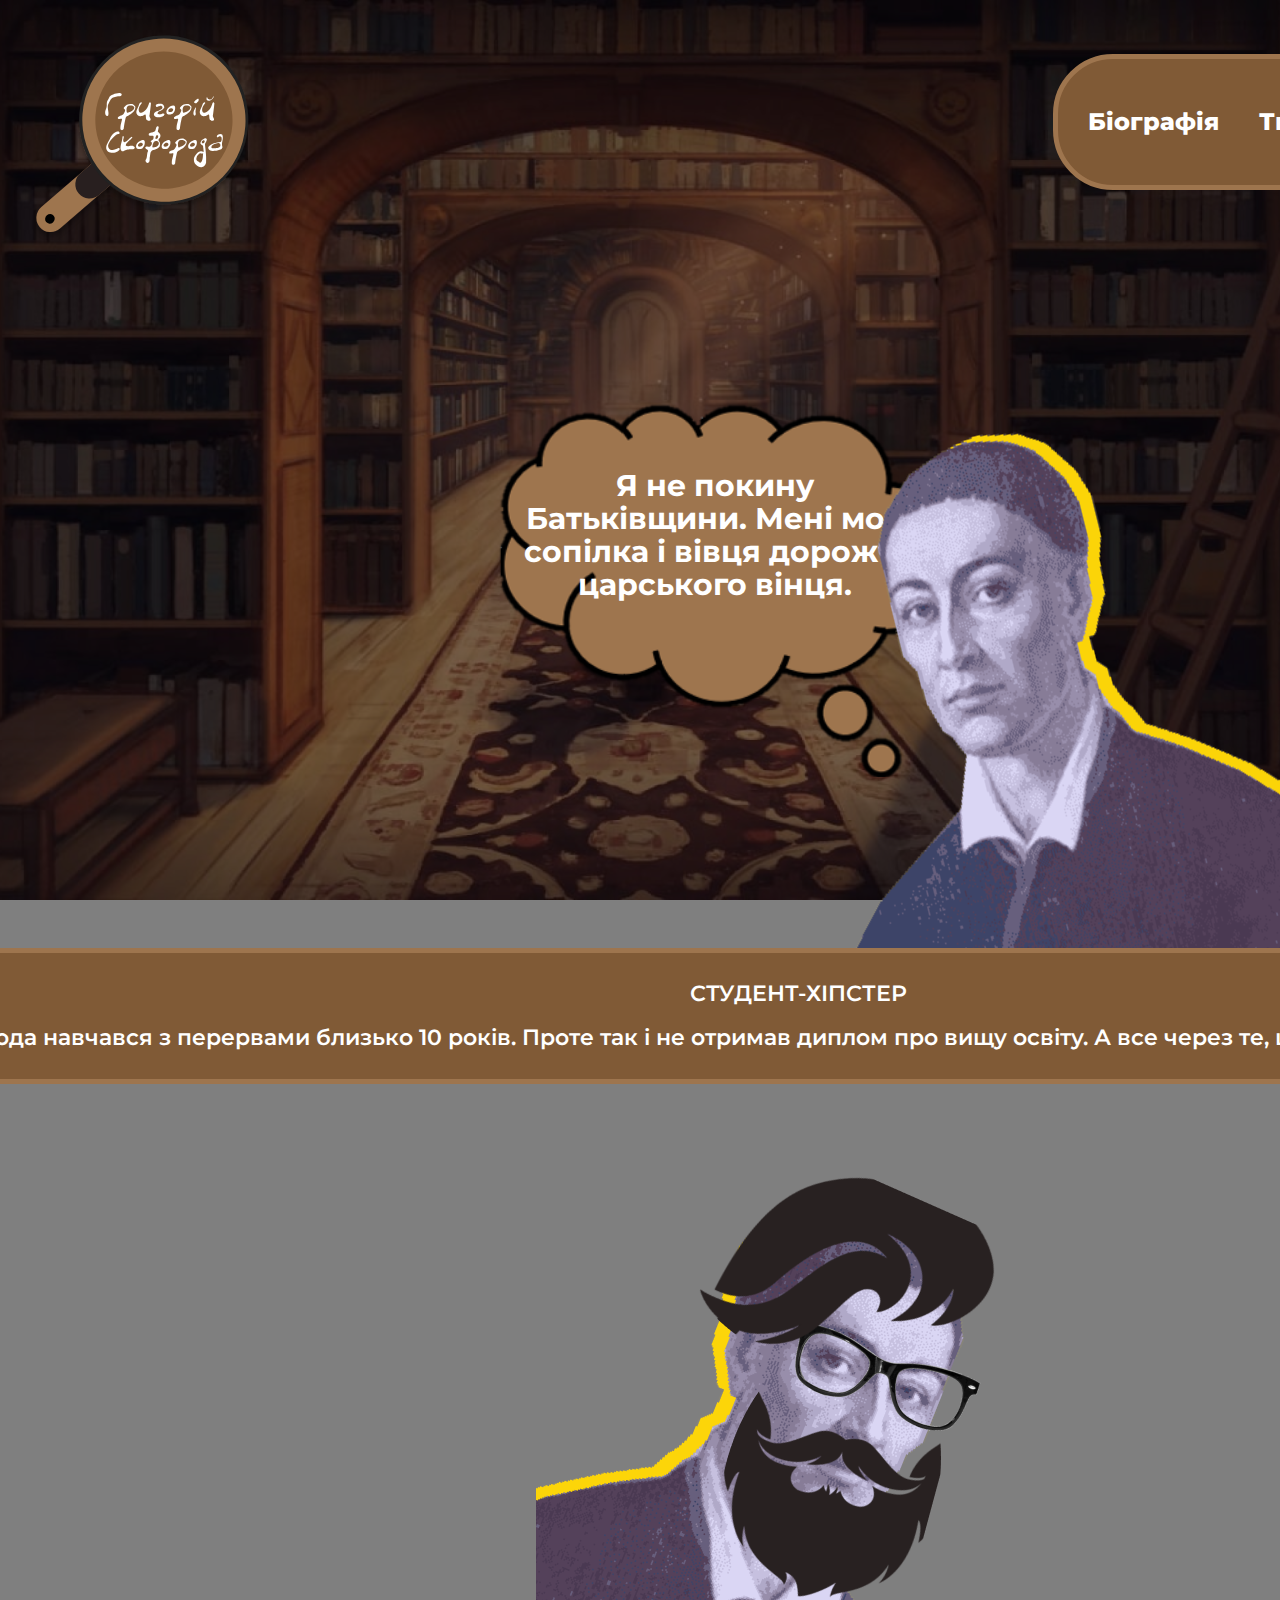
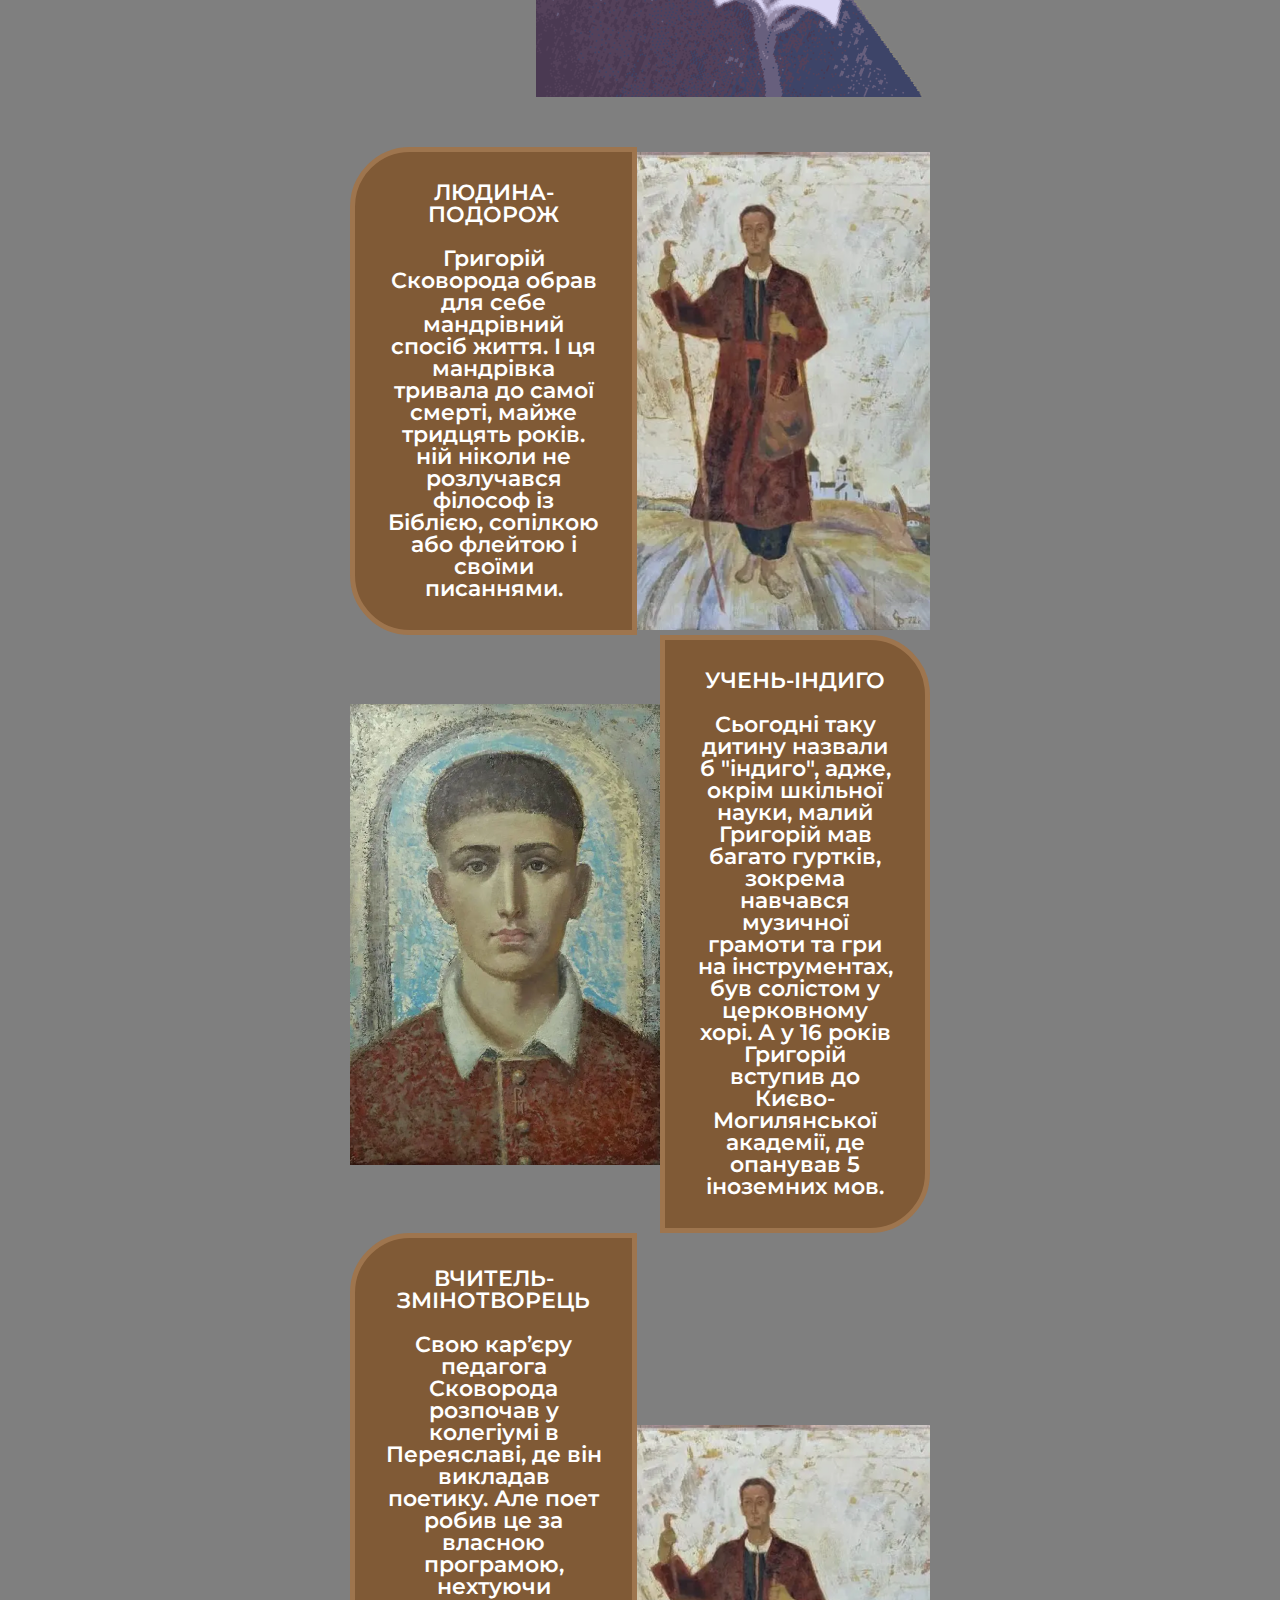
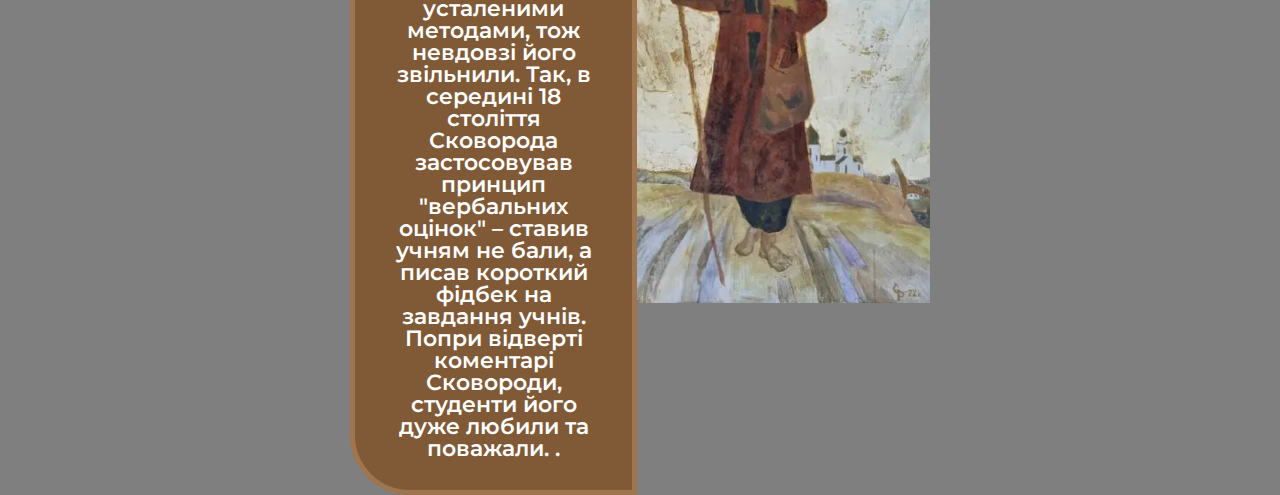
==== fakty/fakty.html @ 4f7a869c "Add files via upload" ====
<!doctype html>
<html lang="en">
<head>
  <meta charset="UTF-8">
  <meta name="viewport"
        content="width=device-width, user-scalable=no, initial-scale=1.0, maximum-scale=1.0, minimum-scale=1.0">
  <meta http-equiv="X-UA-Compatible" content="ie=edge">
  <link rel="stylesheet" href="style.css">
  <title>Цікаві факти</title>
</head>
<body>
  <header>
    <a class = "pan_link" href="../index.html"><img class="pan" src="img/pan.svg" alt=""></a>
    <ul class="nav">
      <li>
        <a href="../bio/autobio.html">Біографія</a>
      </li>
      <li>
        <a href="../tvory/tvory.html">Твори</a>
      </li>
      <li  class="active">
        <a href="#">Цікаві факти</a>
      </li>
    </ul> 
  </header>

  <div>
    <h4></h4>
    <p>
  
    </p>
    <img>
  </div>

  
  <main class="main1">
    <div class="column">
      <h1>Я не покину
        <br> Батьківщини. Мені моя
        <br> сопілка і вівця дорожчі
        <br> царського вінця.
      </h1>
     </div>
    <img class="image1" src="img/portrait.png" alt="">
  </main>

  
 
  <div class="block-kr">
    <div class="block2 hip">
      <p class="text1">СТУДЕНТ-ХІПСТЕР<br><br> У Києво-Могилянській академії Григорій Сковорода 
        навчався з перервами близько 10 років. Проте так і 
        не отримав диплом про вищу освіту. А все через те, що він 
        найбільше цінував власну свободу і брав участь у багатьох
         проєктах.  
      </p>
      <img src = "img/hipster.png">
    </div>
    <br><br>
    <div class="block">
      <p class="text2">ЛЮДИНА-ПОДОРОЖ<br><br>Григорій Сковорода обрав для себе мандрівний спосіб життя.
         І ця мандрівка тривала до самої смерті, майже тридцять років. 
          ній ніколи не розлучався філософ із Біблією, 
          сопілкою або флейтою і своїми писаннями.</p>
         <img class="image2" src="img/1.png" alt="">
        </div>
    <div class="block2">
      <p class="text1">УЧЕНЬ-ІНДИГО<br><br>Сьогодні таку дитину назвали б "індиго", адже, окрім шкільної науки, 
        малий Григорій мав багато гуртків, зокрема навчався музичної грамоти та гри на інструментах, 
        був солістом у церковному хорі.
        А у 16 років Григорій вступив до Києво-Могилянської академії, де опанував 5 іноземних мов.
        
        </p>
         <img class="image2" src="img/2.png" alt="">
        </div>
    <div class="block">
          <p class="text2">ВЧИТЕЛЬ-ЗМІНОТВОРЕЦЬ<br><br>
            Свою кар’єру педагога Сковорода розпочав у колегіумі в Переяславі, де він викладав поетику. Але поет робив це за власною програмою, нехтуючи усталеними методами, тож невдовзі його звільнили.
            Так, в середині 18 століття Сковорода застосовував принцип "вербальних оцінок" – ставив учням не бали, а писав короткий фідбек на завдання учнів. Попри відверті коментарі Сковороди, студенти його дуже любили та поважали.
            
            .</p>
             <img class="image2" src="img/1.png" alt="">
            </div>
    </div>



  





  
</body>
</html>
---- fakty/style.css ----
@import url("https://fonts.googleapis.com/css2?family=Montserrat:ital,wght@0,600;0,700;0,800;1,600&display=swap");

* {
  box-sizing: border-box;
  margin: 0;
  padding: 0;
}

body {
  display: flex;
  flex-direction: column;
  width: 100%;
  min-height: 100vh;
  background: no-repeat top / 100% 100vh url("img/bg.png"), rgba(0, 0, 0, 0.5);
  background-blend-mode: color;
  background-attachment:fixed;
  position:absolute;  
}

header {
  display: flex;
  justify-content: flex-start;
  align-items: center;
  gap: 770px;
  width: 100%;
  margin:  0;
  padding: 0;
  position:absolute;  
  z-index: 5; 
}

.pan {
  margin: 0;
  margin-left: 30px;
  padding: 0;
  height: 100%;
  max-height: 240px;
}

.nav {
  box-sizing: border-box;
  margin: 0;
  padding: 30px;
  display: flex;
  justify-content: space-between;
  align-items: center;
  gap: 40px;
  width: max-content;
  background: #805A36;
  border: 5px solid #9E754E;
  border-radius: 60px;
  list-style: none;
  z-index: 5;
}
p.nav{
  padding: 15px;
}

.nav li {
  margin: 0;
  padding: 0;
}

.active{
  background-color: #5d4126;
  border-radius: 30px;
  padding: 9px 21px !important;
  display: flex;
  
}

.nav a {
  margin: 0;
  padding: 0;
  font: 800 24px/1 "Montserrat";
  color: white;
  text-decoration: none;
}
a {
  position: relative;
}

a::before {
  content: "";
  position: absolute;
  bottom: -4px;
  left: 0;
  width: 0;
  height: 2px;
  background: white;
  transition: .3s;
}

a:hover::before {
  width: 100%;
}

main {
  display: flex;
  justify-content: center;
  align-items: center;
  gap: 150px;
  margin: 0;
  padding: 0 0 150px;
}

.main1{
  display: flex;
  justify-content: center;
  align-items: center;
  gap: 150px;
  margin: 0;
  padding: 75px 0 0 150px;
  padding-top: 200px;
  overflow: hidden;
  position: relative;
  min-height: 100vh;
}

.main2{
  display: flex;
  justify-content: center;
  align-items: center;
  gap: 150px;
  margin: 0;
  padding: 75px 0 0 150px;
  padding-bottom: 50px;
}

.column {
  display: flex;
  flex-direction: column;
  justify-content: center;
  align-items: center;
  margin-top: 0px;
}

h1 {
  margin: 0 0 30px;
  padding: 80px 100px 176px;
  font: 700 30px/1.1 "Montserrat";
  color: white;
  text-align: center;
  width: max-content;
  position: relative;
  
}

h1::before{
  content: "";
  position: absolute;
  top: 50%;
  left: 50%;
  left: 0;
  top: 0;
  z-index: -1;
  transform: matrix(-1, 0, 0, 1, 0, 0);;
  width: 100%;
  height: 100%;
  background: no-repeat 40% 25%/87% url(img/hmara.png);
  
  

}

span {
  margin: 0 auto 30px;
  padding: 0;
  font: italic 600 40px/1 "Montserrat";
  color: white;
  text-align: center;
}

p {
  margin: 0 0 30px;
  padding: 0;
  font: 600 22px/1 "Montserrat";
  color: white;
  text-align: center;
}

.button {
  box-sizing: border-box;
  margin: 0;
  padding: 23px 20px;
  font: 700 32px/1 "Montserrat";
  color: white;
  text-align: center;
  background: #805A36;
  border-radius: 14px;
  text-decoration: none;
  transition: .3s;
}

.button:hover {
  background: #5d4126;
}

.button::before {
  display: none;
}

.pan_link::before{
  display: none;
}

.text1{
  box-sizing: border-box;
  margin: 0;
  padding: 30px;
  display: flex;
  justify-content: space-between;
  align-items: center;
  gap: 20px;
  width: max-content;
  background: #805A36;
  border: 5px solid #9E754E;
  border-bottom-right-radius: 60px;
  border-top-right-radius: 60px;
  list-style: none;
  z-index: 5;
}

.text2{
  box-sizing: border-box;
  margin: 0;
  padding: 30px;
  display: flex;
  justify-content: space-between;
  align-items: center;
  gap: 20px;
  width: max-content;
  background: #805A36;
  border: 5px solid #9E754E;
  border-bottom-left-radius: 60px;
  border-top-left-radius: 60px;
  list-style: none;
  z-index: 5;
}

.image{
  margin: 0 0 30px;
  padding: 0;
  font: 700 48px/1.1 "Montserrat";
  color: white;
  text-align: left;
  width: 300px;
  height: 300px;
}
.image1{
  position: absolute;
  right: 0;
  bottom: -100px;
  transform: rotate(-13.96deg);
  width: 554.01px;
  height: 610.89px;
}
.block{
  display: flex;
  justify-content: center;
  align-items: center;
  margin-left: 350px;
  margin-right: 350px;
}
.image3{
  margin-bottom: 20px;
}
.block2{
  display: flex;
  
  flex-direction: row-reverse;
  justify-content: center;
  align-items: center;
  margin-left: 350px;
  margin-right: 350px;
}

.block-kr{
  width: 100%;
  flex-direction: column;
  display: flex;
}
.center{
  text-align: center;
  align-self: center;
  margin: 0 auto;
}

.bottom_image{
  margin-top: 50px;
  margin-bottom: 30px;
  align-self: center;
  width: 30%;
  height: 30%;
}

.hipster{
  width: 100%;
}

.hip{
  flex-direction: column;
  align-items: center;
  width: 70%;
}
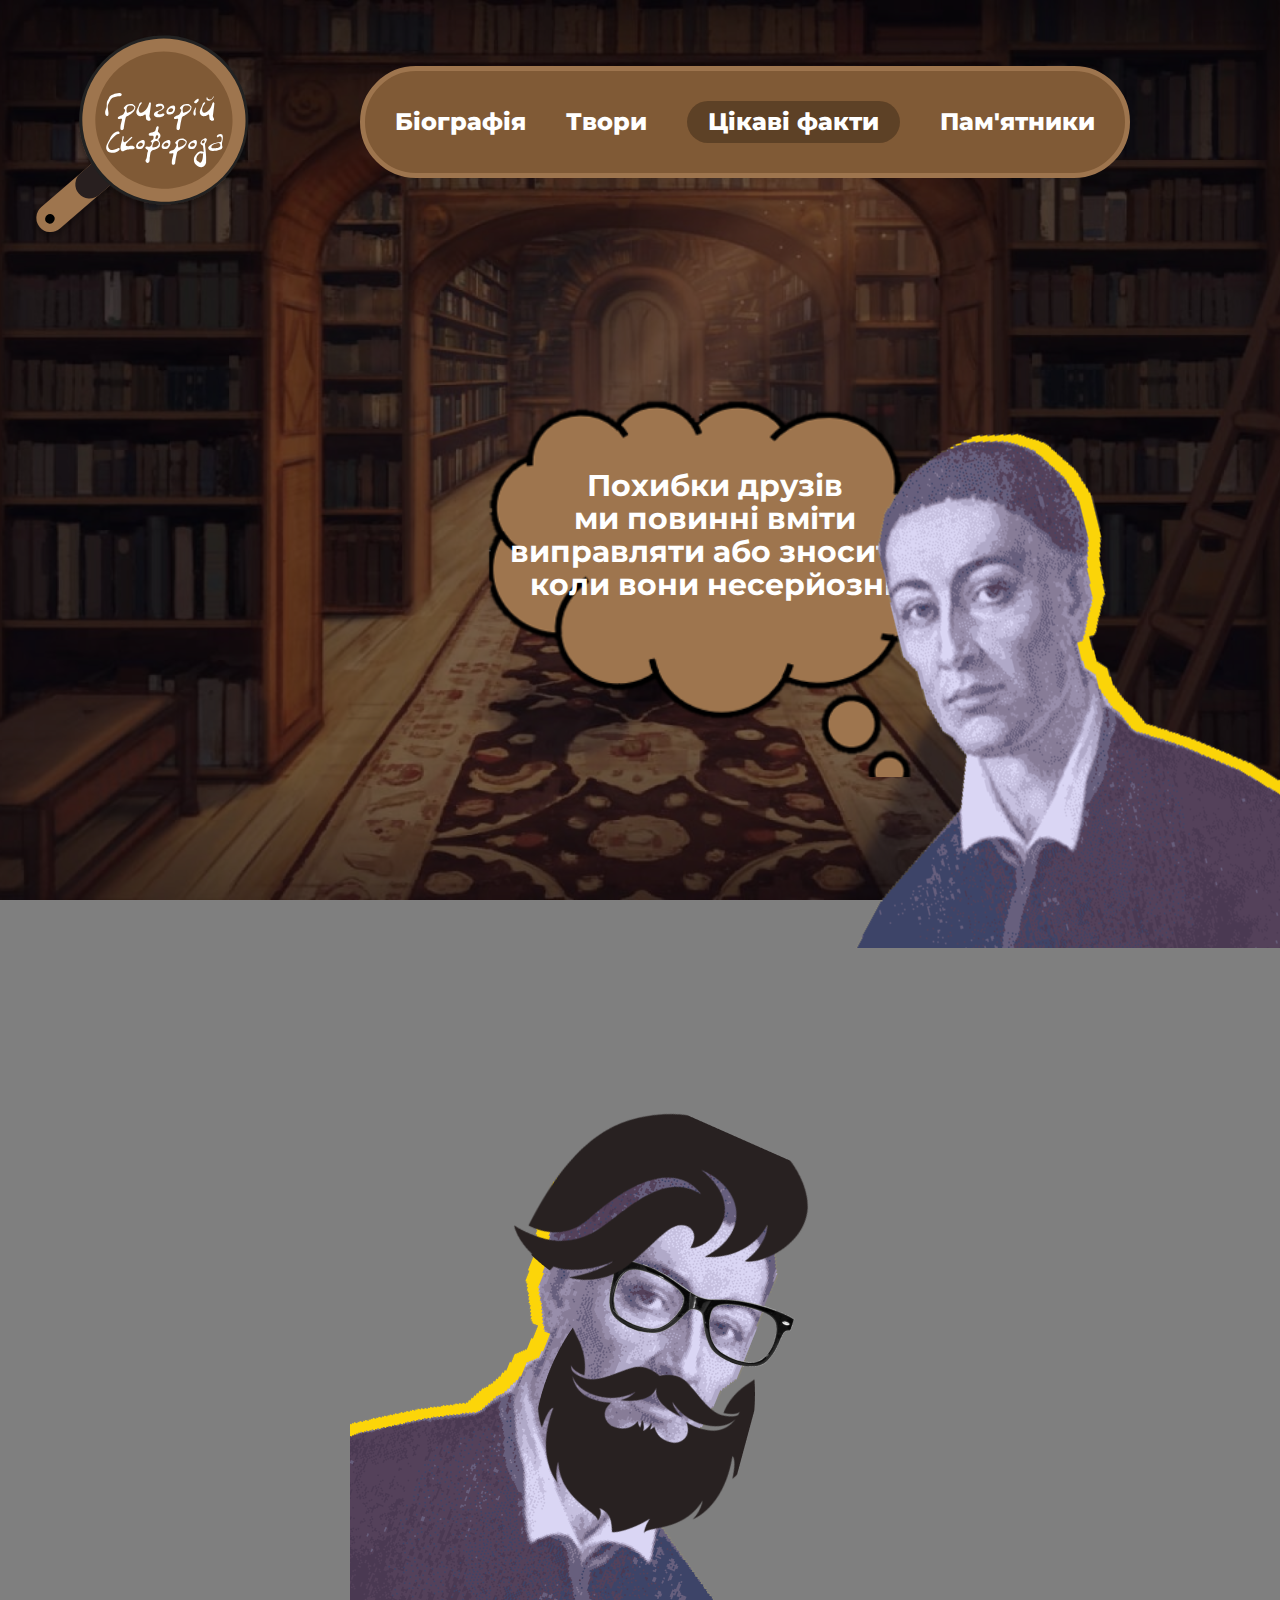
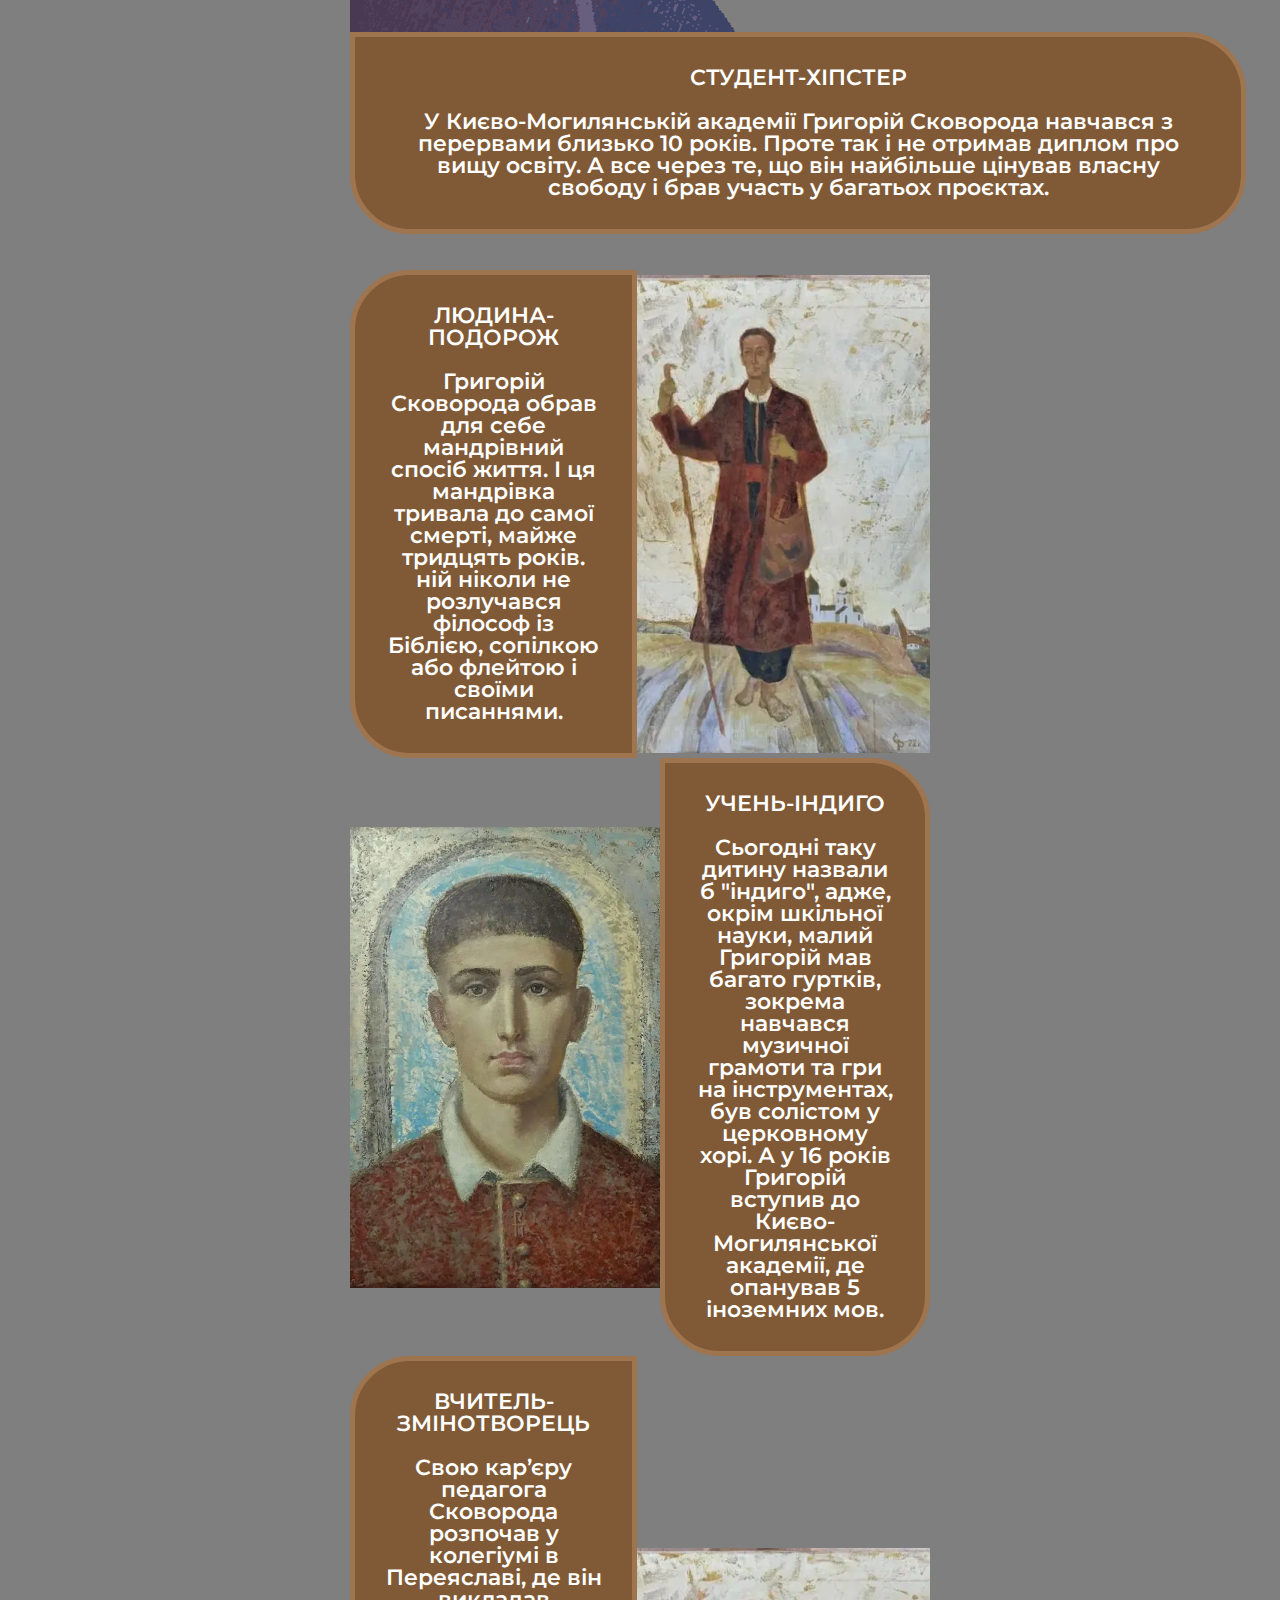
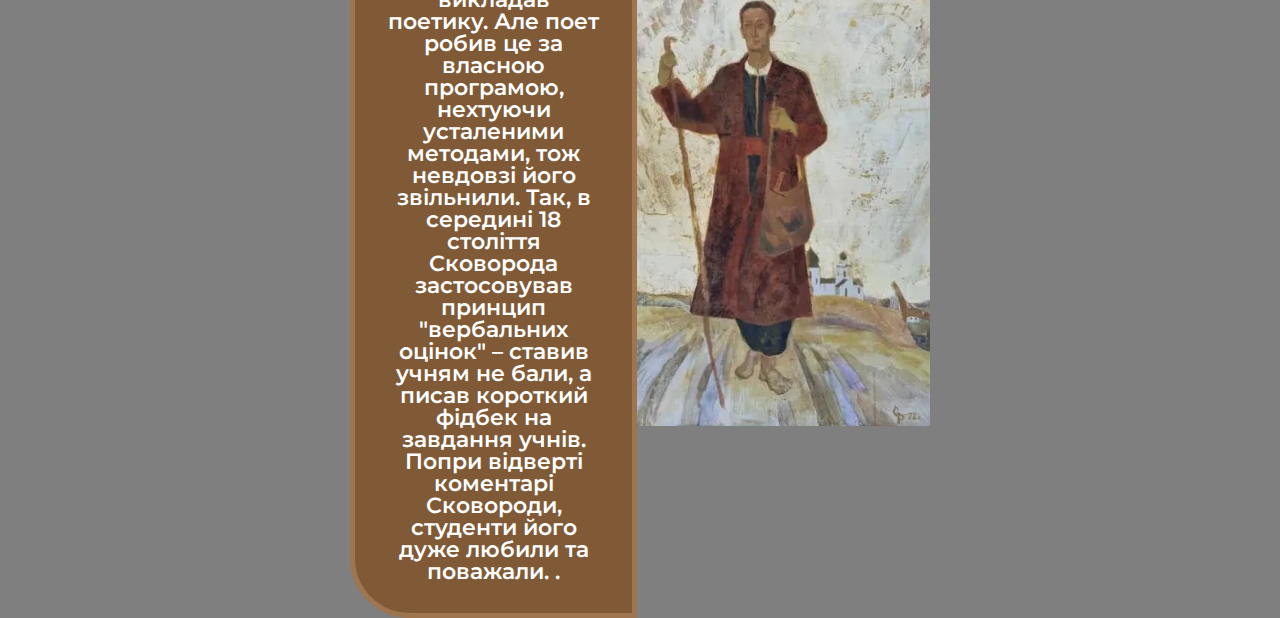
==== commit bae6f7c0: "Add files via upload" ====
--- a/fakty/fakty.html
+++ b/fakty/fakty.html
@@ -6,6 +6,7 @@
         content="width=device-width, user-scalable=no, initial-scale=1.0, maximum-scale=1.0, minimum-scale=1.0">
   <meta http-equiv="X-UA-Compatible" content="ie=edge">
   <link rel="stylesheet" href="style.css">
+  <link rel="icon" href="logo.jpg" type="image/x-icon"/>
   <title>Цікаві факти</title>
 </head>
 <body>
@@ -21,6 +22,9 @@
       <li  class="active">
         <a href="#">Цікаві факти</a>
       </li>
+      <li>
+        <a href="../memorials/memor.html">Пам'ятники</a>
+      </li>
     </ul> 
   </header>
 
@@ -35,20 +39,20 @@
   
   <main class="main1">
     <div class="column">
-      <h1>Я не покину
-        <br> Батьківщини. Мені моя
-        <br> сопілка і вівця дорожчі
-        <br> царського вінця.
+      <h1>Похибки друзів
+        <br> ми повинні вміти
+        <br> виправляти або зносити,
+        <br> коли вони несерйозні.
       </h1>
      </div>
     <img class="image1" src="img/portrait.png" alt="">
   </main>
 
-  
+  <br><br><br><br>
  
   <div class="block-kr">
     <div class="block2 hip">
-      <p class="text1">СТУДЕНТ-ХІПСТЕР<br><br> У Києво-Могилянській академії Григорій Сковорода 
+      <p class="text1 hiptxt">СТУДЕНТ-ХІПСТЕР<br><br> У Києво-Могилянській академії Григорій Сковорода 
         навчався з перервами близько 10 років. Проте так і 
         не отримав диплом про вищу освіту. А все через те, що він 
         найбільше цінував власну свободу і брав участь у багатьох
--- a/fakty/style.css
+++ b/fakty/style.css
@@ -21,10 +21,10 @@
   display: flex;
   justify-content: flex-start;
   align-items: center;
-  gap: 770px;
+  justify-content: space-between;
   width: 100%;
   margin:  0;
-  padding: 0;
+  padding: 0 150px 0 0;
   position:absolute;  
   z-index: 5; 
 }
@@ -217,6 +217,7 @@
   border: 5px solid #9E754E;
   border-bottom-right-radius: 60px;
   border-top-right-radius: 60px;
+  border-bottom-left-radius: 60px;
   list-style: none;
   z-index: 5;
 }
@@ -299,7 +300,14 @@
 }
 
 .hip{
-  flex-direction: column;
-  align-items: center;
+  flex-direction: column-reverse;
+  align-items: flex-start;
   width: 70%;
+}
+
+.hip img{margin-bottom: -15px; left: 0;}
+
+
+.hiptxt{
+  width: auto;
 }